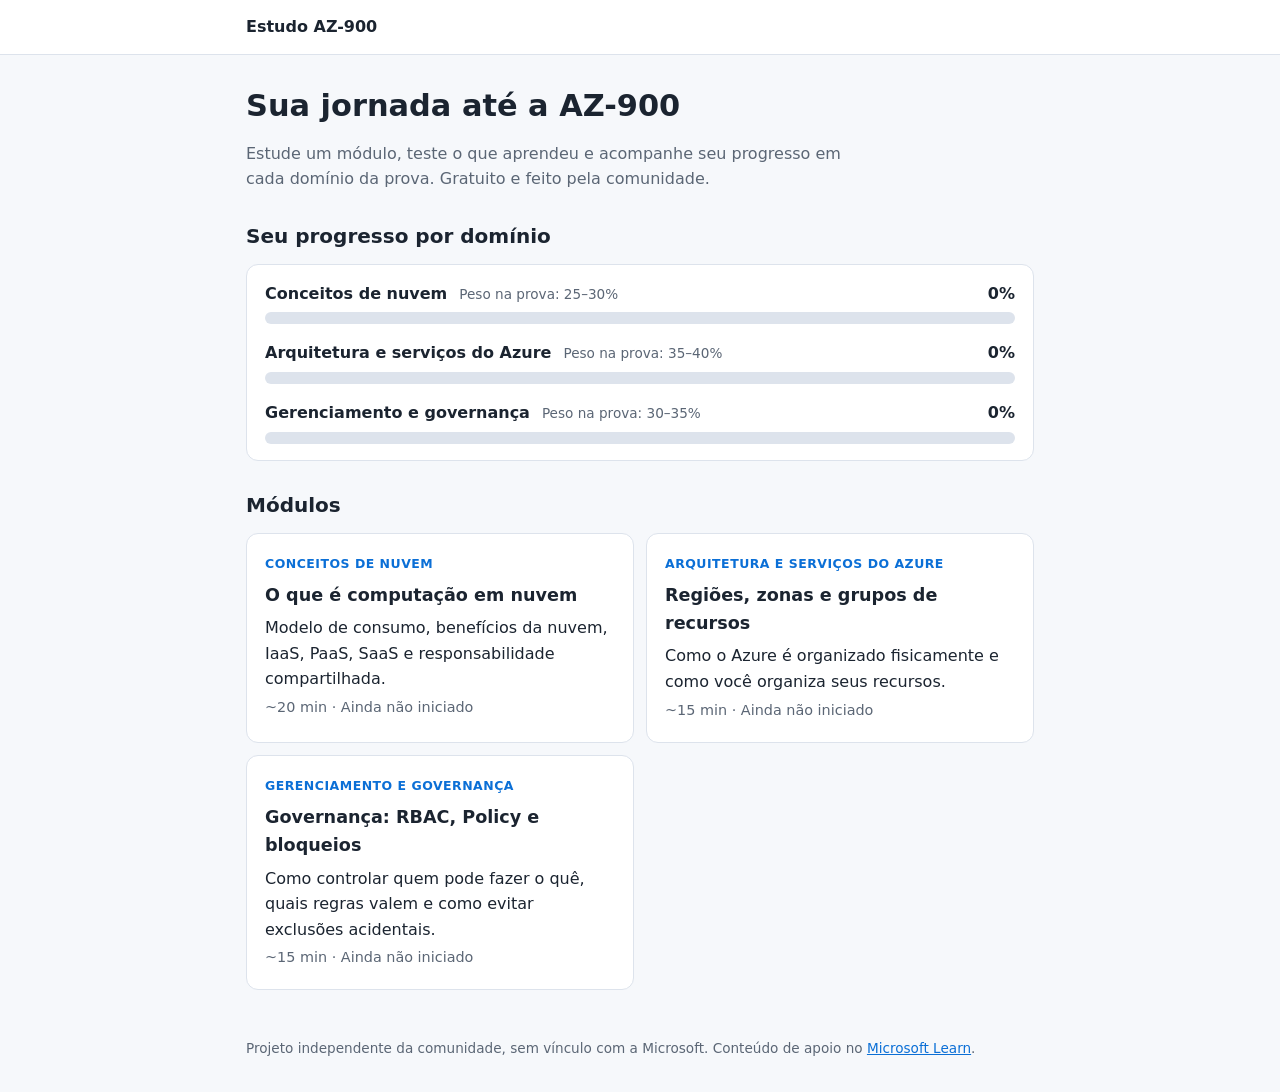
==== index.html @ 36876e8d "Primeira versão do estudo AZ-900" ====
<!DOCTYPE html>
<html lang="pt-BR">
  <head>
    <meta charset="UTF-8" />
    <meta name="viewport" content="width=device-width, initial-scale=1" />
    <title>Estudo AZ-900</title>
    <meta
      name="description"
      content="Ferramenta gratuita e aberta para estudar para a certificação Microsoft Azure Fundamentals (AZ-900)."
    />
    <link rel="stylesheet" href="css/estilo.css" />
  </head>
  <body>
    <header class="topo">
      <a class="marca" href="index.html">Estudo AZ-900</a>
    </header>

    <main id="conteudo" class="pagina">
      <section class="abertura">
        <h1>Sua jornada até a AZ-900</h1>
        <p>
          Estude um módulo, teste o que aprendeu e acompanhe seu progresso em cada
          domínio da prova. Gratuito e feito pela comunidade.
        </p>
      </section>

      <section>
        <h2>Seu progresso por domínio</h2>
        <div id="dominios" class="cartao"></div>
      </section>

      <section>
        <h2>Módulos</h2>
        <div id="modulos" class="grade"></div>
      </section>
    </main>

    <footer class="rodape">
      Projeto independente da comunidade, sem vínculo com a Microsoft. Conteúdo de apoio
      no <a href="https://learn.microsoft.com/credentials/certifications/resources/study-guides/az-900">Microsoft Learn</a>.
    </footer>

    <script src="js/comum.js"></script>
    <script src="js/progresso.js"></script>
    <script src="js/home.js"></script>
  </body>
</html>
---- css/estilo.css ----
/* Cores e tamanhos ficam todos aqui, em variáveis. Para mudar o visual, mexa só neste bloco. */
:root {
  --fundo: #f6f8fb;
  --superficie: #ffffff;
  --texto: #1b2430;
  --texto-suave: #5b6675;
  --borda: #dde3ec;
  --destaque: #0b6fd6;
  --destaque-texto: #ffffff;
  --certo: #1b7f4b;
  --certo-fundo: #e3f4ea;
  --erro: #b42318;
  --erro-fundo: #fdeae8;
  --raio: 12px;
}

/* Modo escuro automático, conforme a configuração do aparelho. */
@media (prefers-color-scheme: dark) {
  :root {
    --fundo: #0f1620;
    --superficie: #17212e;
    --texto: #e6ebf2;
    --texto-suave: #9aa6b6;
    --borda: #2a3748;
    --destaque: #4da3ff;
    --destaque-texto: #0b1420;
    --certo: #5fd49a;
    --certo-fundo: #123324;
    --erro: #ff8a80;
    --erro-fundo: #3a1a18;
  }
}

* {
  box-sizing: border-box;
}

body {
  margin: 0;
  background: var(--fundo);
  color: var(--texto);
  font-family: system-ui, -apple-system, "Segoe UI", Roboto, sans-serif;
  line-height: 1.6;
}

.topo {
  border-bottom: 1px solid var(--borda);
  background: var(--superficie);
}

.marca {
  display: block;
  max-width: 820px;
  margin: 0 auto;
  padding: 14px 16px;
  font-weight: 700;
  color: var(--texto);
  text-decoration: none;
}

.pagina {
  max-width: 820px;
  margin: 0 auto;
  padding: 24px 16px 48px;
}

h1 {
  font-size: 1.9rem;
  line-height: 1.25;
  margin: 8px 0 12px;
}

h2 {
  font-size: 1.25rem;
  margin: 28px 0 12px;
}

h3 {
  font-size: 1.1rem;
  margin: 6px 0;
}

.abertura p {
  color: var(--texto-suave);
  max-width: 60ch;
}

.cartao {
  background: var(--superficie);
  border: 1px solid var(--borda);
  border-radius: var(--raio);
  padding: 16px 18px;
  margin: 12px 0;
}

.cartao h2 {
  margin-top: 0;
}

.grade {
  display: grid;
  gap: 12px;
}

a.modulo {
  display: block;
  color: inherit;
  text-decoration: none;
  margin: 0;
}

a.modulo:hover,
a.modulo:focus-visible {
  border-color: var(--destaque);
}

a.modulo p {
  margin: 4px 0;
}

.etiqueta {
  display: inline-block;
  font-size: 0.78rem;
  font-weight: 600;
  color: var(--destaque);
  text-transform: uppercase;
  letter-spacing: 0.04em;
}

.detalhe {
  font-size: 0.9rem;
  color: var(--texto-suave);
}

/* Barras de progresso */
.dominio + .dominio {
  margin-top: 16px;
}

.dominio-topo {
  display: flex;
  flex-wrap: wrap;
  gap: 4px 12px;
  align-items: baseline;
  margin-bottom: 6px;
}

.dominio-topo .peso {
  font-size: 0.85rem;
  color: var(--texto-suave);
}

.dominio-topo .percentual {
  margin-left: auto;
  font-weight: 700;
}

.barra {
  height: 12px;
  background: var(--borda);
  border-radius: 999px;
  overflow: hidden;
}

.barra-preenchida {
  height: 100%;
  background: var(--destaque);
  border-radius: 999px;
  transition: width 0.6s ease;
}

/* Botões e links com aparência de botão */
.acoes {
  display: flex;
  flex-wrap: wrap;
  gap: 10px;
  margin-top: 20px;
}

.botao {
  display: inline-block;
  padding: 10px 18px;
  border: 2px solid var(--destaque);
  border-radius: var(--raio);
  background: var(--destaque);
  color: var(--destaque-texto);
  font: inherit;
  font-weight: 600;
  text-decoration: none;
  cursor: pointer;
}

.botao.secundario {
  background: transparent;
  color: var(--destaque);
}

.botao:hover,
.botao:focus-visible {
  filter: brightness(1.1);
}

/* Quiz */
.opcoes {
  display: grid;
  gap: 10px;
  margin-top: 16px;
}

.opcao {
  text-align: left;
  padding: 12px 14px;
  border: 2px solid var(--borda);
  border-radius: var(--raio);
  background: var(--superficie);
  color: var(--texto);
  font: inherit;
  cursor: pointer;
}

.opcao:hover:not(:disabled),
.opcao:focus-visible {
  border-color: var(--destaque);
}

.opcao:disabled {
  cursor: default;
}

.opcao.certa {
  border-color: var(--certo);
  background: var(--certo-fundo);
}

.opcao.errada {
  border-color: var(--erro);
  background: var(--erro-fundo);
}

.retorno {
  margin-top: 16px;
}

.retorno .botao {
  display: block;
  margin-top: 14px;
}

.resultado {
  text-align: center;
}

.nota {
  font-size: 3rem;
  font-weight: 800;
  margin: 8px 0;
  color: var(--destaque);
}

.resultado .acoes {
  justify-content: center;
}

.erro {
  border-color: var(--erro);
}

.rodape {
  max-width: 820px;
  margin: 0 auto;
  padding: 0 16px 32px;
  font-size: 0.85rem;
  color: var(--texto-suave);
}

.rodape a {
  color: var(--destaque);
}

@media (min-width: 640px) {
  .grade {
    grid-template-columns: repeat(2, 1fr);
  }
}
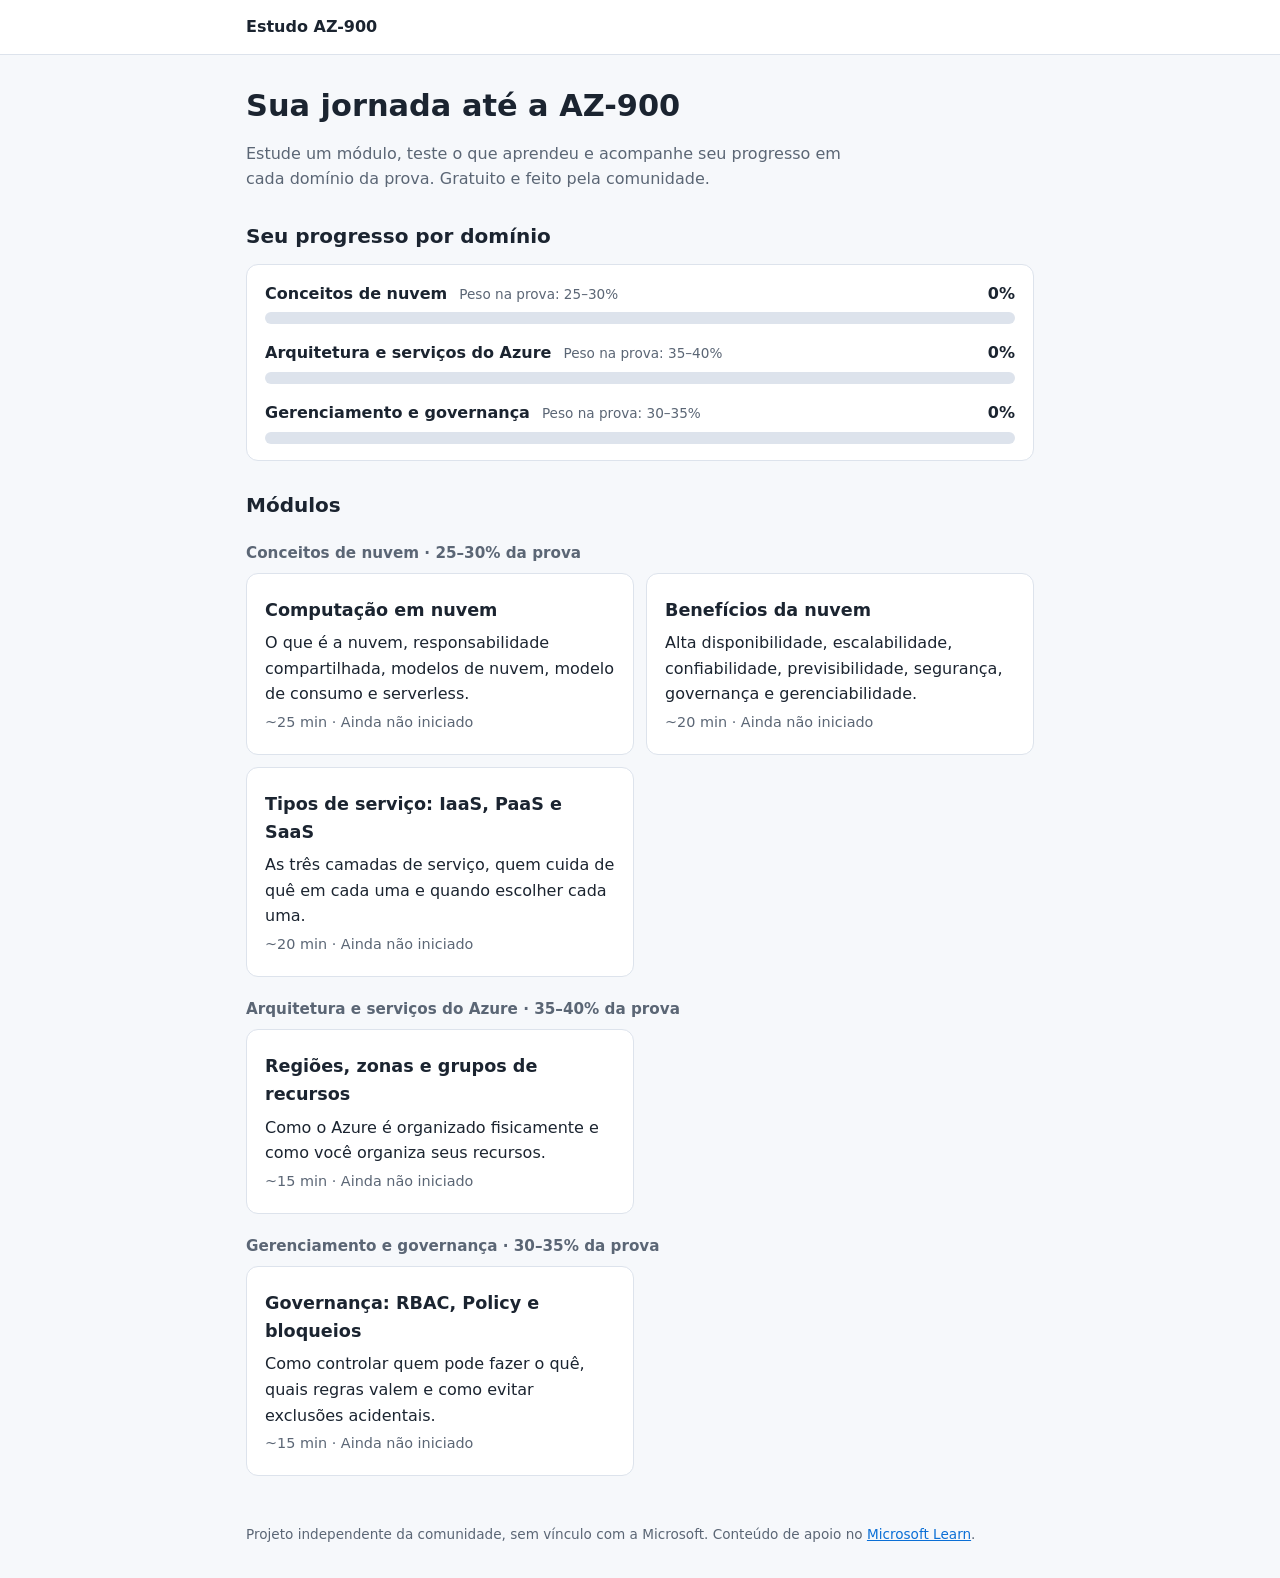
==== commit e2909993: "Add Domain 1 content: cloud computing, benefits, service types" ====
--- a/index.html
+++ b/index.html
@@ -31,7 +31,7 @@
 
       <section>
         <h2>Módulos</h2>
-        <div id="modulos" class="grade"></div>
+        <div id="modulos"></div>
       </section>
     </main>
 
--- a/css/estilo.css
+++ b/css/estilo.css
@@ -80,6 +80,37 @@
   margin: 6px 0;
 }
 
+h4 {
+  font-size: 1.1rem;
+  margin: 6px 0;
+}
+
+/* Grupo de módulos de um domínio, na página inicial */
+.grupo {
+  margin-top: 20px;
+}
+
+.grupo-titulo {
+  margin: 0 0 8px;
+  color: var(--texto-suave);
+  font-size: 0.95rem;
+  font-weight: 600;
+}
+
+/* Listas dentro dos cartões de módulo */
+.lista {
+  margin: 8px 0 0;
+  padding-left: 1.25em;
+}
+
+.lista li {
+  margin: 6px 0;
+}
+
+.cartao.objetivos {
+  border-left: 4px solid var(--destaque);
+}
+
 .abertura p {
   color: var(--texto-suave);
   max-width: 60ch;
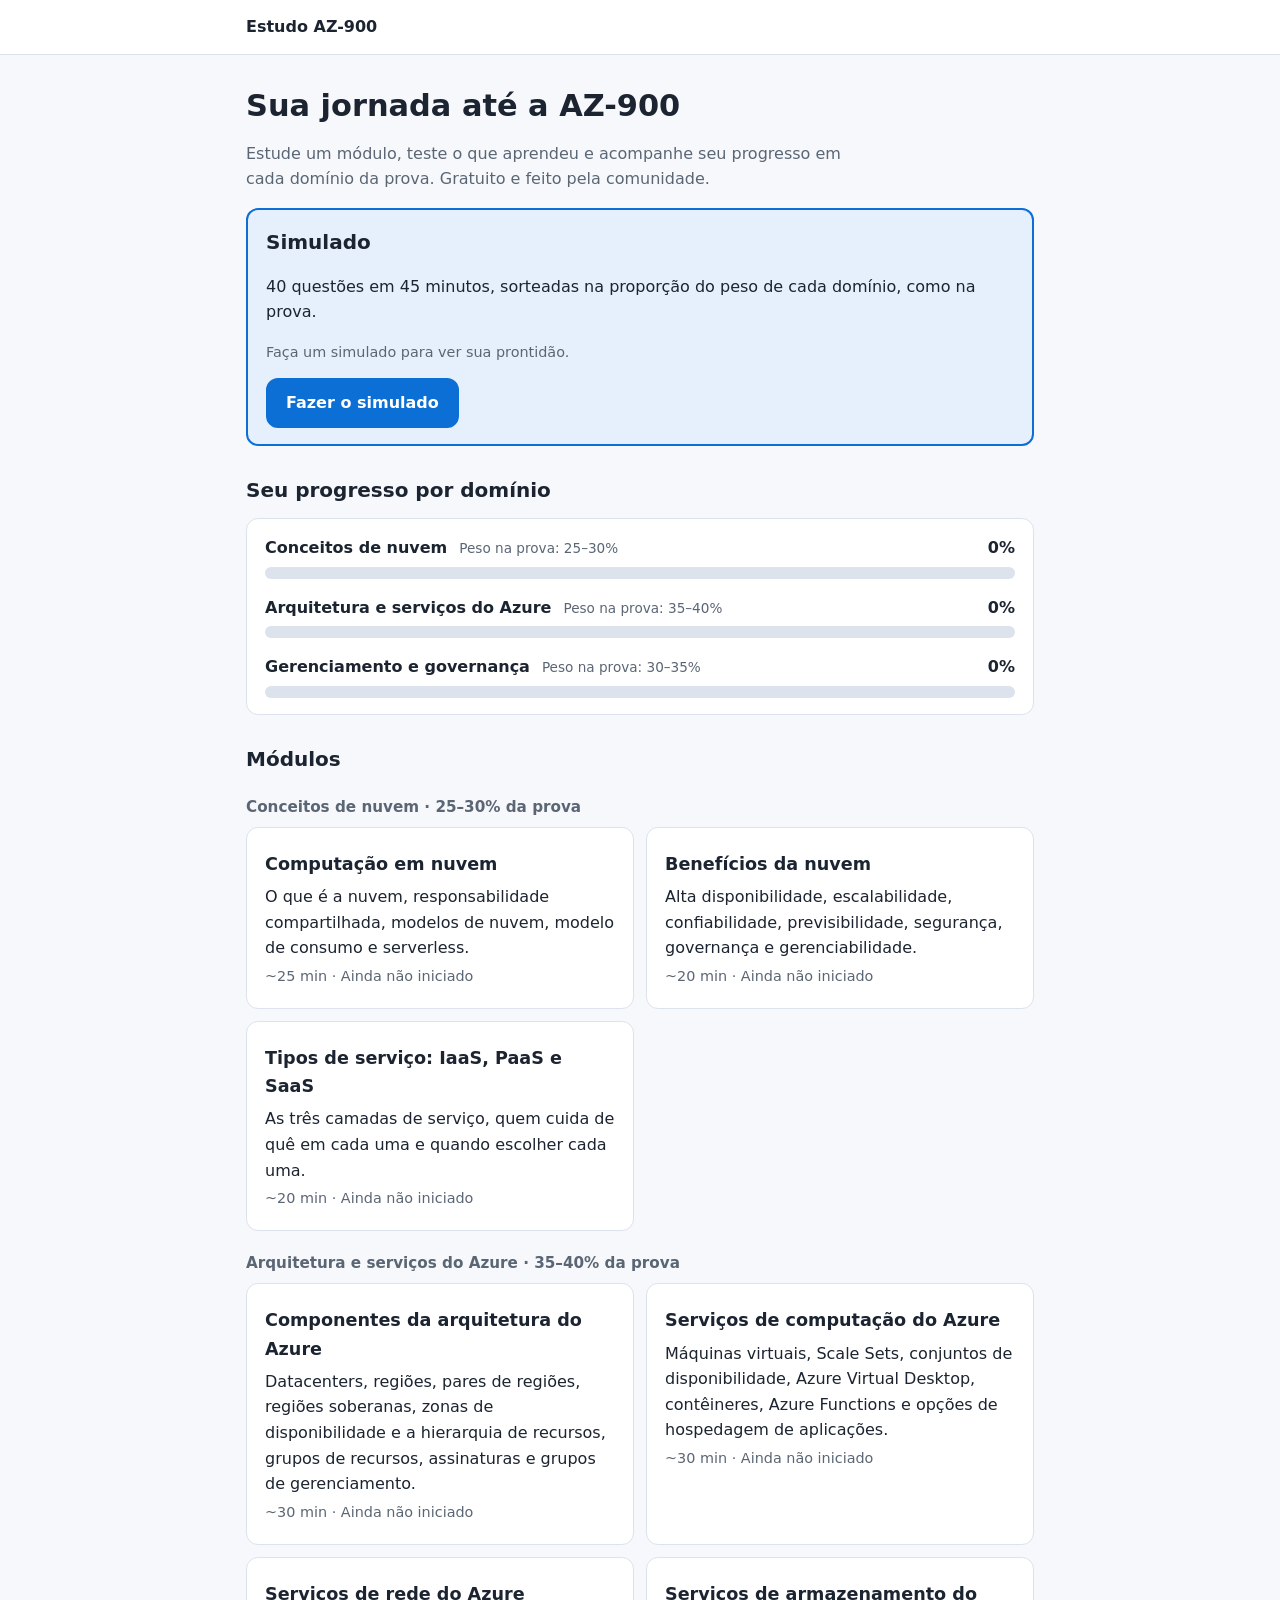
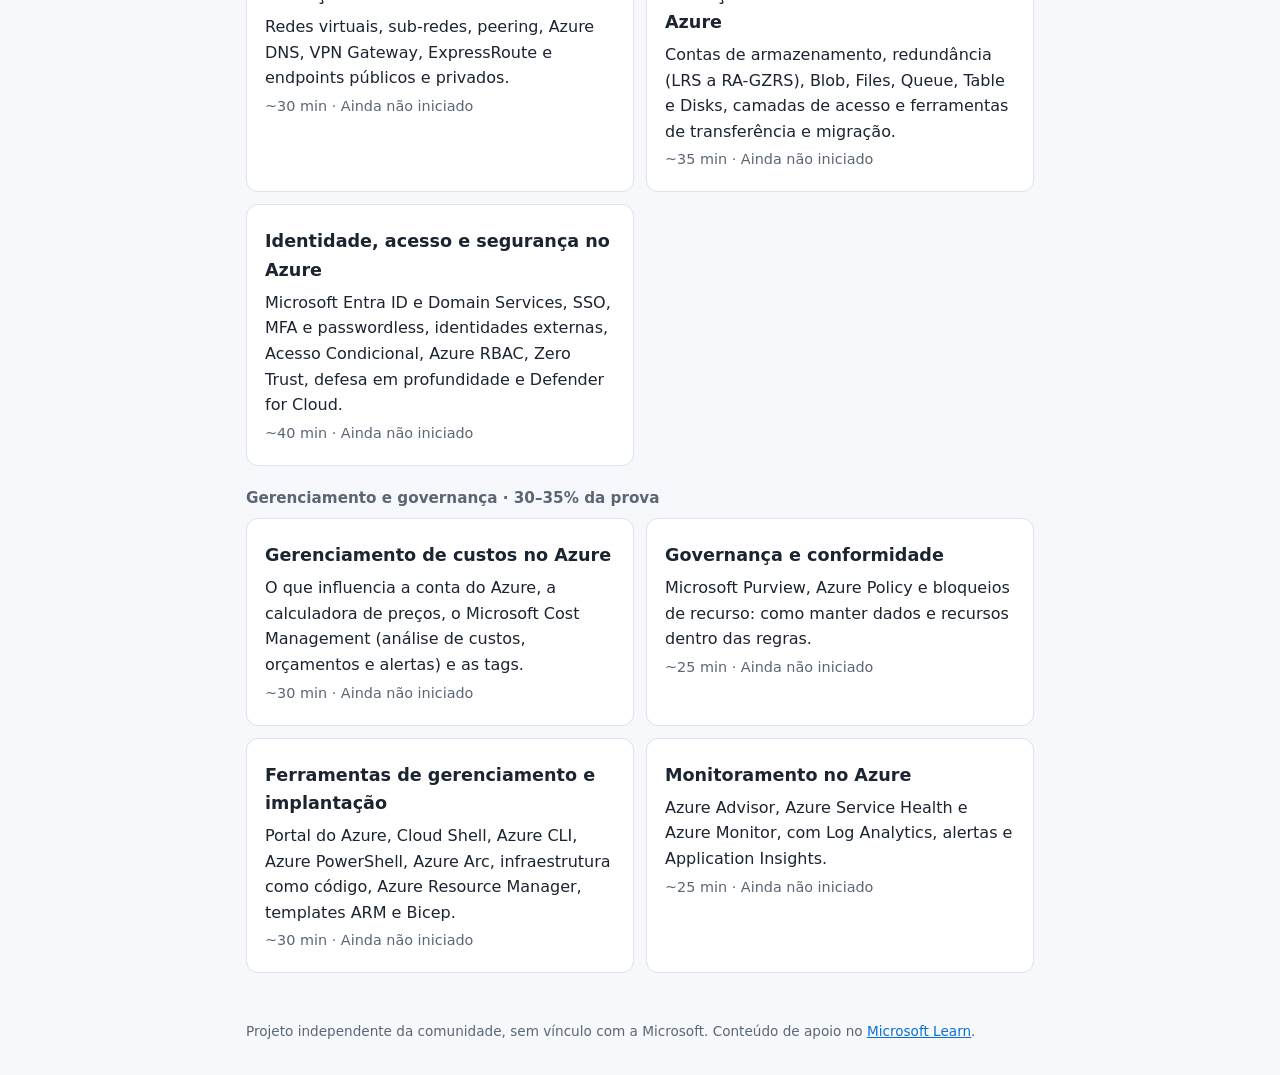
==== commit 9df2013b: "Add mock exam with readiness score" ====
--- a/index.html
+++ b/index.html
@@ -8,6 +8,7 @@
       name="description"
       content="Ferramenta gratuita e aberta para estudar para a certificação Microsoft Azure Fundamentals (AZ-900)."
     />
+    <link rel="icon" href="favicon.svg" type="image/svg+xml" />
     <link rel="stylesheet" href="css/estilo.css" />
   </head>
   <body>
@@ -22,6 +23,17 @@
           Estude um módulo, teste o que aprendeu e acompanhe seu progresso em cada
           domínio da prova. Gratuito e feito pela comunidade.
         </p>
+      </section>
+
+      <section class="cartao chamada-simulado" aria-labelledby="titulo-simulado">
+        <h2 id="titulo-simulado">Simulado</h2>
+        <p>40 questões em 45 minutos, sorteadas na proporção do peso de cada domínio, como na prova.</p>
+        <div id="prontidao" class="prontidao">
+          <p class="detalhe">Faça um simulado para ver sua prontidão.</p>
+        </div>
+        <div class="acoes">
+          <a class="botao" href="simulado.html">Fazer o simulado</a>
+        </div>
       </section>
 
       <section>
--- a/css/estilo.css
+++ b/css/estilo.css
@@ -11,6 +11,9 @@
   --certo-fundo: #e3f4ea;
   --erro: #b42318;
   --erro-fundo: #fdeae8;
+  --destaque-fundo: #e6f0fc;
+  --alerta: #9a5b00;
+  --alerta-fundo: #fff4e0;
   --raio: 12px;
 }
 
@@ -28,6 +31,9 @@
     --certo-fundo: #123324;
     --erro: #ff8a80;
     --erro-fundo: #3a1a18;
+    --destaque-fundo: #12263d;
+    --alerta: #ffc266;
+    --alerta-fundo: #3a2a10;
   }
 }
 
@@ -41,6 +47,11 @@
   color: var(--texto);
   font-family: system-ui, -apple-system, "Segoe UI", Roboto, sans-serif;
   line-height: 1.6;
+}
+
+/* Links de texto seguem a cor de destaque (legível também no modo escuro). */
+a {
+  color: var(--destaque);
 }
 
 .topo {
@@ -308,6 +319,237 @@
   color: var(--destaque);
 }
 
+/* Chamada do simulado e prontidão, na página inicial */
+.chamada-simulado {
+  border: 2px solid var(--destaque);
+  background: var(--destaque-fundo);
+}
+
+.chamada-simulado .acoes {
+  margin-top: 14px;
+}
+
+.prontidao .barra {
+  margin: 6px 0;
+}
+
+.prontidao-linha {
+  font-weight: 700;
+  margin: 8px 0 4px;
+}
+
+/* Simulado: barra com contador e cronômetro */
+.barra-simulado {
+  position: sticky;
+  top: 0;
+  z-index: 2;
+  display: flex;
+  flex-wrap: wrap;
+  gap: 4px 16px;
+  align-items: center;
+  padding: 10px 14px;
+  margin: 0 0 8px;
+  background: var(--superficie);
+  border: 1px solid var(--borda);
+  border-radius: var(--raio);
+}
+
+.barra-simulado .respondidas {
+  color: var(--texto-suave);
+  font-size: 0.9rem;
+}
+
+.cronometro {
+  margin-left: auto;
+  font-weight: 700;
+  font-variant-numeric: tabular-nums;
+}
+
+.cronometro.alerta {
+  color: var(--erro);
+}
+
+.aviso {
+  padding: 10px 14px;
+  border-radius: var(--raio);
+  background: var(--alerta-fundo);
+  color: var(--alerta);
+  font-weight: 600;
+}
+
+.alerta-texto {
+  color: var(--alerta);
+  font-weight: 600;
+}
+
+.opcao.selecionada {
+  border-color: var(--destaque);
+  background: var(--destaque-fundo);
+  font-weight: 600;
+}
+
+button.botao:disabled {
+  opacity: 0.45;
+  cursor: default;
+  filter: none;
+}
+
+/* Navegador de questões */
+.navegador {
+  display: grid;
+  grid-template-columns: repeat(auto-fill, minmax(48px, 1fr));
+  gap: 6px;
+}
+
+.nav-item {
+  min-height: 40px;
+  padding: 4px;
+  border: 2px solid var(--borda);
+  border-radius: 8px;
+  background: var(--superficie);
+  color: var(--texto);
+  font: inherit;
+  font-size: 0.9rem;
+  cursor: pointer;
+}
+
+.nav-item.respondida {
+  background: var(--destaque);
+  border-color: var(--destaque);
+  color: var(--destaque-texto);
+}
+
+.nav-item.marcada {
+  border-color: var(--alerta);
+}
+
+.nav-item.atual {
+  outline: 3px solid var(--texto);
+  outline-offset: 1px;
+}
+
+/* Resultado do simulado */
+.nota-escala {
+  font-size: 1.2rem;
+  font-weight: 600;
+  color: var(--texto-suave);
+}
+
+.situacao {
+  display: inline-block;
+  padding: 2px 12px;
+  border-radius: 999px;
+  font-weight: 700;
+}
+
+.situacao.aprovado {
+  background: var(--certo-fundo);
+  color: var(--certo);
+}
+
+.situacao.ainda-nao {
+  background: var(--erro-fundo);
+  color: var(--erro);
+}
+
+.dominio.fraco .barra-preenchida {
+  background: var(--erro);
+}
+
+.selo-fraco {
+  font-size: 0.75rem;
+  font-weight: 700;
+  padding: 1px 8px;
+  border-radius: 999px;
+  background: var(--erro-fundo);
+  color: var(--erro);
+}
+
+.filtros {
+  display: flex;
+  flex-wrap: wrap;
+  gap: 8px;
+  margin-bottom: 12px;
+}
+
+.filtro {
+  padding: 6px 12px;
+  border: 2px solid var(--borda);
+  border-radius: 999px;
+  background: var(--superficie);
+  color: var(--texto);
+  font: inherit;
+  cursor: pointer;
+}
+
+.filtro[aria-pressed="true"] {
+  border-color: var(--destaque);
+  background: var(--destaque-fundo);
+  font-weight: 600;
+}
+
+.item-revisao {
+  border-left: 4px solid var(--borda);
+  padding: 8px 0 8px 14px;
+  margin: 14px 0;
+}
+
+.item-revisao.acerto {
+  border-left-color: var(--certo);
+}
+
+.item-revisao.falha {
+  border-left-color: var(--erro);
+}
+
+.item-revisao p {
+  margin: 4px 0;
+}
+
+.resposta-certa {
+  color: var(--certo);
+  font-weight: 600;
+}
+
+.resposta-errada {
+  color: var(--erro);
+  font-weight: 600;
+}
+
+/* Histórico dos simulados */
+.tabela-rolagem {
+  overflow-x: auto;
+}
+
+.tabela {
+  width: 100%;
+  border-collapse: collapse;
+  font-size: 0.9rem;
+}
+
+.tabela th,
+.tabela td {
+  padding: 6px 8px;
+  border-bottom: 1px solid var(--borda);
+  text-align: left;
+  white-space: nowrap;
+}
+
+.tabela th {
+  color: var(--texto-suave);
+  font-weight: 600;
+}
+
+.tabela .numero {
+  font-variant-numeric: tabular-nums;
+}
+
+.tabela .situacao {
+  background: none;
+  padding: 6px 8px;
+  border-radius: 0;
+}
+
 @media (min-width: 640px) {
   .grade {
     grid-template-columns: repeat(2, 1fr);
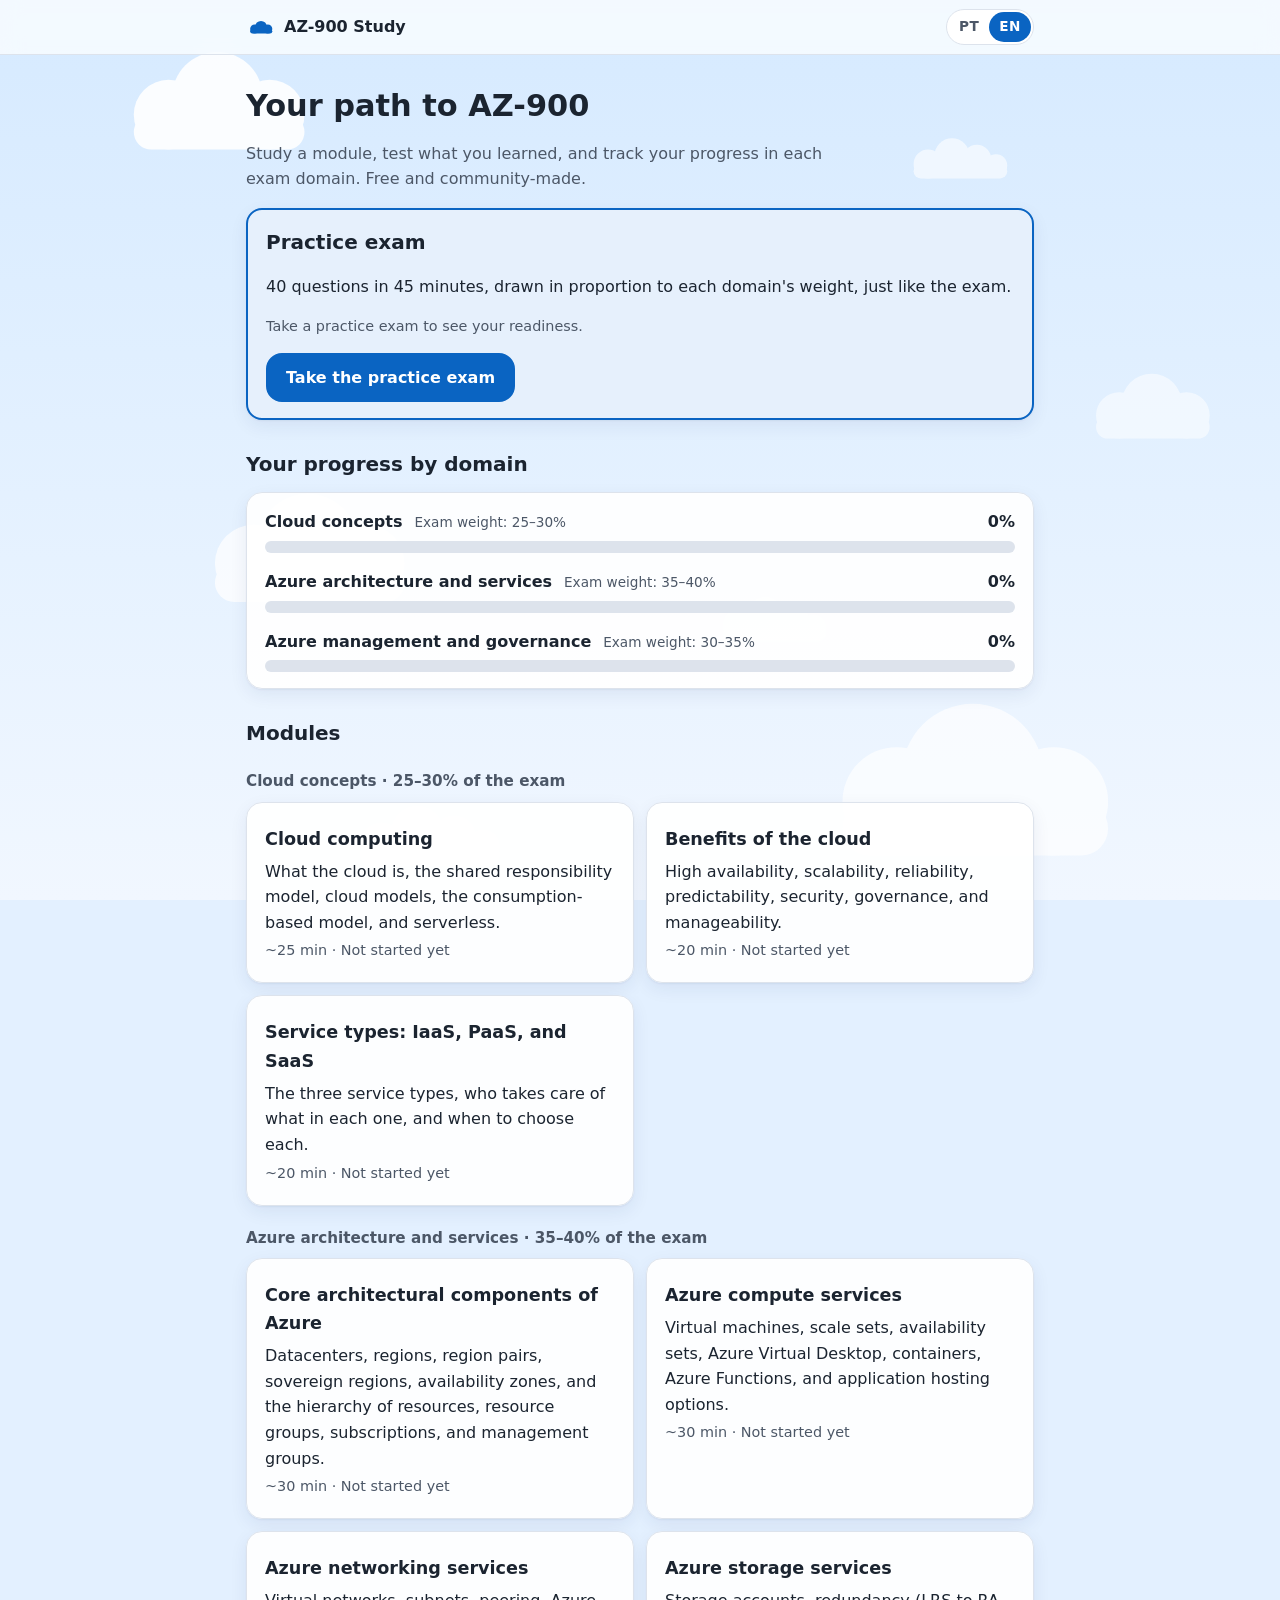
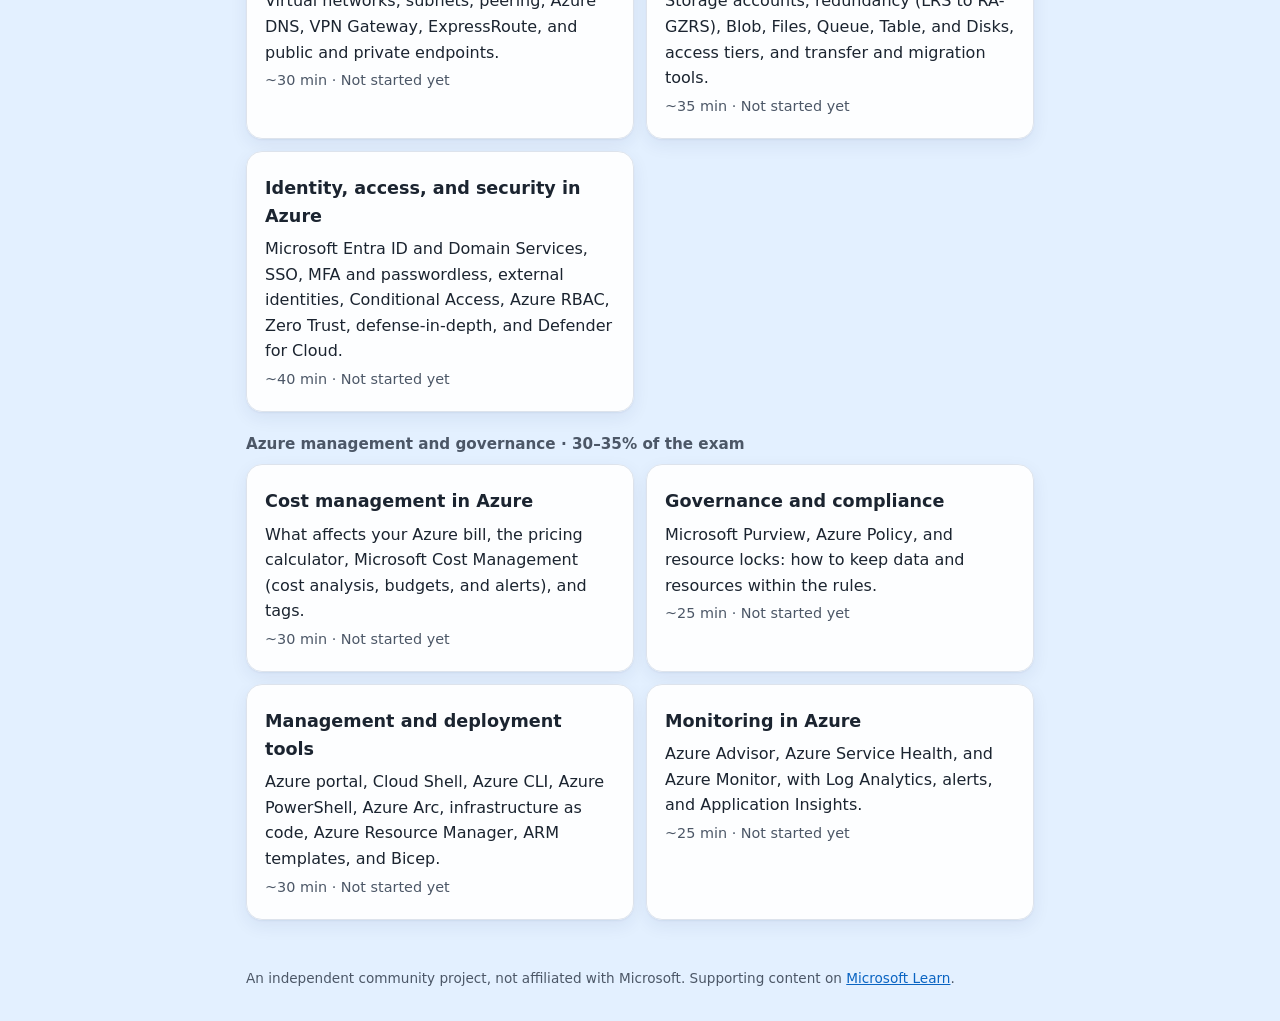
==== commit 1d231cd8: "Add Portuguese/English language toggle" ====
--- a/index.html
+++ b/index.html
@@ -1,55 +1,57 @@
 <!DOCTYPE html>
-<html lang="pt-BR">
+<html lang="pt-BR" data-titulo="titulo.home">
   <head>
     <meta charset="UTF-8" />
     <meta name="viewport" content="width=device-width, initial-scale=1" />
     <title>Estudo AZ-900</title>
+    <script src="js/i18n.js"></script>
     <meta
       name="description"
       content="Ferramenta gratuita e aberta para estudar para a certificação Microsoft Azure Fundamentals (AZ-900)."
+      data-i18n-content="meta.descricao"
     />
     <link rel="icon" href="favicon.svg" type="image/svg+xml" />
     <link rel="stylesheet" href="css/estilo.css" />
   </head>
   <body>
     <header class="topo">
-      <a class="marca" href="index.html">Estudo AZ-900</a>
+      <div class="topo-conteudo">
+        <a class="marca" href="index.html" data-i18n="marca"></a>
+        <div class="idiomas"></div>
+      </div>
     </header>
 
     <main id="conteudo" class="pagina">
       <section class="abertura">
-        <h1>Sua jornada até a AZ-900</h1>
-        <p>
-          Estude um módulo, teste o que aprendeu e acompanhe seu progresso em cada
-          domínio da prova. Gratuito e feito pela comunidade.
-        </p>
+        <h1 data-i18n="home.h1"></h1>
+        <p data-i18n="home.abertura"></p>
       </section>
 
       <section class="cartao chamada-simulado" aria-labelledby="titulo-simulado">
-        <h2 id="titulo-simulado">Simulado</h2>
-        <p>40 questões em 45 minutos, sorteadas na proporção do peso de cada domínio, como na prova.</p>
+        <h2 id="titulo-simulado" data-i18n="home.simuladoTitulo"></h2>
+        <p data-i18n="home.simuladoTexto"></p>
         <div id="prontidao" class="prontidao">
-          <p class="detalhe">Faça um simulado para ver sua prontidão.</p>
+          <p class="detalhe" data-i18n="prontidao.vazia"></p>
         </div>
         <div class="acoes">
-          <a class="botao" href="simulado.html">Fazer o simulado</a>
+          <a class="botao" href="simulado.html" data-i18n="home.simuladoBotao"></a>
         </div>
       </section>
 
       <section>
-        <h2>Seu progresso por domínio</h2>
+        <h2 data-i18n="home.progressoTitulo"></h2>
         <div id="dominios" class="cartao"></div>
       </section>
 
       <section>
-        <h2>Módulos</h2>
+        <h2 data-i18n="home.modulosTitulo"></h2>
         <div id="modulos"></div>
       </section>
     </main>
 
     <footer class="rodape">
-      Projeto independente da comunidade, sem vínculo com a Microsoft. Conteúdo de apoio
-      no <a href="https://learn.microsoft.com/credentials/certifications/resources/study-guides/az-900">Microsoft Learn</a>.
+      <span data-i18n="rodape.texto"></span>
+      <a data-i18n="rodape.link" data-i18n-href="rodape.url" href="https://learn.microsoft.com/pt-br/credentials/certifications/resources/study-guides/az-900"></a>.
     </footer>
 
     <script src="js/comum.js"></script>
--- a/css/estilo.css
+++ b/css/estilo.css
@@ -1,11 +1,15 @@
 /* Cores e tamanhos ficam todos aqui, em variáveis. Para mudar o visual, mexa só neste bloco. */
 :root {
-  --fundo: #f6f8fb;
+  --fundo: #e3f0ff;
   --superficie: #ffffff;
+  --superficie-cartao: rgba(255, 255, 255, 0.92);
+  --vidro: rgba(255, 255, 255, 0.72);
+  --sombra: 0 1px 2px rgba(16, 48, 96, 0.06), 0 6px 18px rgba(16, 48, 96, 0.07);
+  --sombra-elevada: 0 2px 4px rgba(16, 48, 96, 0.08), 0 12px 28px rgba(16, 48, 96, 0.12);
   --texto: #1b2430;
-  --texto-suave: #5b6675;
+  --texto-suave: #4c5767;
   --borda: #dde3ec;
-  --destaque: #0b6fd6;
+  --destaque: #0a64c2;
   --destaque-texto: #ffffff;
   --certo: #1b7f4b;
   --certo-fundo: #e3f4ea;
@@ -14,14 +18,26 @@
   --destaque-fundo: #e6f0fc;
   --alerta: #9a5b00;
   --alerta-fundo: #fff4e0;
-  --raio: 12px;
+  --raio: 16px;
+
+  /* Céu animado (camada de fundo criada por js/comum.js) */
+  --ceu: linear-gradient(180deg, #d6eaff 0%, #e4f1ff 55%, #f1f7ff 100%);
+  --nuvem-a: url("data:image/svg+xml,%3Csvg xmlns='http://www.w3.org/2000/svg' viewBox='0 0 132 62'%3E%3Cg fill='%23fff'%3E%3Ccircle cx='38' cy='40' r='20'/%3E%3Ccircle cx='66' cy='30' r='26'/%3E%3Ccircle cx='96' cy='40' r='20'/%3E%3Crect x='18' y='40' width='98' height='20' rx='10'/%3E%3C/g%3E%3C/svg%3E");
+  --nuvem-b: url("data:image/svg+xml,%3Csvg xmlns='http://www.w3.org/2000/svg' viewBox='0 0 160 56'%3E%3Cg fill='%23fff'%3E%3Ccircle cx='40' cy='36' r='18'/%3E%3Ccircle cx='70' cy='26' r='22'/%3E%3Ccircle cx='101' cy='30' r='18'/%3E%3Ccircle cx='125' cy='38' r='14'/%3E%3Crect x='22' y='36' width='117' height='18' rx='9'/%3E%3C/g%3E%3C/svg%3E");
+  --brilho-nuvens: 1; /* multiplica a opacidade de cada nuvem */
+  --intensidade: 1; /* menor nas páginas de quiz/simulado */
+  --icone-nuvem: url("data:image/svg+xml,%3Csvg xmlns='http://www.w3.org/2000/svg' viewBox='0 0 132 62'%3E%3Cg fill='%230a64c2'%3E%3Ccircle cx='38' cy='40' r='20'/%3E%3Ccircle cx='66' cy='30' r='26'/%3E%3Ccircle cx='96' cy='40' r='20'/%3E%3Crect x='18' y='40' width='98' height='20' rx='10'/%3E%3C/g%3E%3C/svg%3E");
 }
 
 /* Modo escuro automático, conforme a configuração do aparelho. */
 @media (prefers-color-scheme: dark) {
   :root {
-    --fundo: #0f1620;
+    --fundo: #0a152c;
     --superficie: #17212e;
+    --superficie-cartao: rgba(23, 33, 46, 0.92);
+    --vidro: rgba(15, 24, 38, 0.72);
+    --sombra: 0 1px 2px rgba(0, 0, 0, 0.3), 0 6px 18px rgba(0, 0, 0, 0.25);
+    --sombra-elevada: 0 2px 4px rgba(0, 0, 0, 0.35), 0 12px 28px rgba(0, 0, 0, 0.35);
     --texto: #e6ebf2;
     --texto-suave: #9aa6b6;
     --borda: #2a3748;
@@ -34,6 +50,12 @@
     --destaque-fundo: #12263d;
     --alerta: #ffc266;
     --alerta-fundo: #3a2a10;
+
+    --ceu: linear-gradient(180deg, #081329 0%, #0c1a33 60%, #0f1d38 100%);
+    --nuvem-a: url("data:image/svg+xml,%3Csvg xmlns='http://www.w3.org/2000/svg' viewBox='0 0 132 62'%3E%3Cg fill='%239bbcff'%3E%3Ccircle cx='38' cy='40' r='20'/%3E%3Ccircle cx='66' cy='30' r='26'/%3E%3Ccircle cx='96' cy='40' r='20'/%3E%3Crect x='18' y='40' width='98' height='20' rx='10'/%3E%3C/g%3E%3C/svg%3E");
+    --nuvem-b: url("data:image/svg+xml,%3Csvg xmlns='http://www.w3.org/2000/svg' viewBox='0 0 160 56'%3E%3Cg fill='%239bbcff'%3E%3Ccircle cx='40' cy='36' r='18'/%3E%3Ccircle cx='70' cy='26' r='22'/%3E%3Ccircle cx='101' cy='30' r='18'/%3E%3Ccircle cx='125' cy='38' r='14'/%3E%3Crect x='22' y='36' width='117' height='18' rx='9'/%3E%3C/g%3E%3C/svg%3E");
+    --brilho-nuvens: 0.16; /* nuvens noturnas bem discretas */
+    --icone-nuvem: url("data:image/svg+xml,%3Csvg xmlns='http://www.w3.org/2000/svg' viewBox='0 0 132 62'%3E%3Cg fill='%234da3ff'%3E%3Ccircle cx='38' cy='40' r='20'/%3E%3Ccircle cx='66' cy='30' r='26'/%3E%3Ccircle cx='96' cy='40' r='20'/%3E%3Crect x='18' y='40' width='98' height='20' rx='10'/%3E%3C/g%3E%3C/svg%3E");
   }
 }
 
@@ -59,14 +81,204 @@
   background: var(--superficie);
 }
 
-.marca {
-  display: block;
+/* Conteúdo sempre acima do céu */
+.topo,
+.pagina,
+.rodape {
+  position: relative;
+  z-index: 1;
+}
+
+/* Cabeçalho levemente fosco quando o navegador suporta; senão, sólido. */
+@supports ((backdrop-filter: blur(1px)) or (-webkit-backdrop-filter: blur(1px))) {
+  .topo {
+    background: var(--vidro);
+    -webkit-backdrop-filter: blur(10px) saturate(1.2);
+    backdrop-filter: blur(10px) saturate(1.2);
+  }
+}
+
+/* ---------- Céu com nuvens flutuando ---------- */
+.ceu {
+  position: fixed;
+  inset: 0;
+  z-index: 0;
+  overflow: hidden;
+  pointer-events: none;
+  background: var(--ceu);
+}
+
+.nuvem {
+  position: absolute;
+  left: 0;
+  top: var(--y);
+  width: var(--w);
+  aspect-ratio: 132 / 62;
+  background: var(--nuvem-a) center / contain no-repeat;
+  opacity: calc(var(--o) * var(--brilho-nuvens) * var(--intensidade));
+  /* Posição parada (usada quando a animação está desligada) */
+  transform: translateX(var(--x));
+  animation: deriva var(--t) linear var(--atraso) infinite;
+}
+
+.nuvem.b {
+  aspect-ratio: 160 / 56;
+  background-image: var(--nuvem-b);
+}
+
+/* Entra totalmente pela esquerda e sai totalmente pela direita: o laço não "pula". */
+@keyframes deriva {
+  from {
+    transform: translateX(-100%);
+  }
+  to {
+    transform: translateX(100vw);
+  }
+}
+
+/* Camadas: longe = pequenas, claras e lentas; perto = grandes e mais rápidas.
+   O atraso negativo já começa cada nuvem no meio do caminho. */
+.n1 { --y: 5%;  --w: clamp(140px, 18vw, 260px); --o: 0.9;  --t: 95s;  --atraso: -20s;  --x: 8vw; }
+.n2 { --y: 15%; --w: clamp(90px, 10vw, 150px);  --o: 0.6;  --t: 170s; --atraso: -115s; --x: 70vw; }
+.n3 { --y: 27%; --w: clamp(180px, 26vw, 360px); --o: 0.85; --t: 70s;  --atraso: -40s;  --x: 38vw; }
+.n4 { --y: 41%; --w: clamp(100px, 12vw, 170px); --o: 0.55; --t: 150s; --atraso: -125s; --x: 84vw; }
+.n5 { --y: 54%; --w: clamp(150px, 20vw, 280px); --o: 0.75; --t: 110s; --atraso: -30s;  --x: 14vw; }
+.n6 { --y: 66%; --w: clamp(90px, 11vw, 160px);  --o: 0.5;  --t: 180s; --atraso: -95s;  --x: 55vw; }
+.n7 { --y: 77%; --w: clamp(200px, 28vw, 400px); --o: 0.7;  --t: 80s;  --atraso: -58s;  --x: 62vw; }
+.n8 { --y: 89%; --w: clamp(120px, 15vw, 220px); --o: 0.6;  --t: 130s; --atraso: -10s;  --x: 26vw; }
+
+/* Estrelas: só no modo escuro, piscando bem devagar (só opacidade). */
+.estrelas {
+  display: none;
+  position: absolute;
+  inset: 0 0 35% 0;
+}
+
+@media (prefers-color-scheme: dark) {
+  .estrelas {
+    display: block;
+    opacity: calc(0.6 * var(--intensidade));
+    animation: brilho 7s ease-in-out infinite alternate;
+  }
+
+  .estrelas.e1 {
+    background:
+      radial-gradient(circle 1.2px at 8% 12%, #dfe9ff 99%, transparent),
+      radial-gradient(circle 1px at 22% 38%, #dfe9ff 99%, transparent),
+      radial-gradient(circle 1.4px at 37% 8%, #dfe9ff 99%, transparent),
+      radial-gradient(circle 1px at 51% 30%, #dfe9ff 99%, transparent),
+      radial-gradient(circle 1.2px at 66% 16%, #dfe9ff 99%, transparent),
+      radial-gradient(circle 1px at 79% 44%, #dfe9ff 99%, transparent),
+      radial-gradient(circle 1.4px at 92% 10%, #dfe9ff 99%, transparent);
+  }
+
+  .estrelas.e2 {
+    animation-duration: 11s;
+    animation-delay: -5s;
+    background:
+      radial-gradient(circle 1px at 14% 26%, #c9dbff 99%, transparent),
+      radial-gradient(circle 1.3px at 30% 58%, #c9dbff 99%, transparent),
+      radial-gradient(circle 1px at 45% 20%, #c9dbff 99%, transparent),
+      radial-gradient(circle 1.2px at 59% 52%, #c9dbff 99%, transparent),
+      radial-gradient(circle 1px at 73% 6%, #c9dbff 99%, transparent),
+      radial-gradient(circle 1.2px at 86% 34%, #c9dbff 99%, transparent),
+      radial-gradient(circle 1px at 97% 62%, #c9dbff 99%, transparent);
+  }
+}
+
+@keyframes brilho {
+  from {
+    opacity: calc(0.25 * var(--intensidade));
+  }
+  to {
+    opacity: calc(0.8 * var(--intensidade));
+  }
+}
+
+/* Quiz e simulado: céu mais calmo e cartões sólidos para não distrair. */
+.pagina-foco {
+  --intensidade: 0.5;
+  --superficie-cartao: var(--superficie);
+}
+
+/* Movimento reduzido: nuvens e estrelas paradas. */
+@media (prefers-reduced-motion: reduce) {
+  .nuvem,
+  .estrelas {
+    animation: none;
+  }
+}
+
+/* Linha do cabeçalho: marca à esquerda, seletor de idioma à direita */
+.topo-conteudo {
+  display: flex;
+  align-items: center;
+  justify-content: space-between;
+  gap: 12px;
   max-width: 820px;
   margin: 0 auto;
-  padding: 14px 16px;
+  padding: 0 16px;
+}
+
+.marca {
+  display: flex;
+  align-items: center;
+  gap: 8px;
+  min-width: 0;
+  padding: 14px 0;
   font-weight: 700;
   color: var(--texto);
   text-decoration: none;
+}
+
+/* Seletor de idioma PT | EN */
+.idiomas {
+  display: inline-flex;
+  flex: none;
+  min-width: 84px; /* reserva o espaço antes dos botões aparecerem */
+  min-height: 34px;
+  padding: 2px;
+  border: 1px solid var(--borda);
+  border-radius: 999px;
+  background: var(--superficie);
+}
+
+.idioma {
+  min-width: 40px;
+  min-height: 30px;
+  padding: 0 10px;
+  border: 0;
+  border-radius: 999px;
+  background: transparent;
+  color: var(--texto-suave);
+  font: inherit;
+  font-size: 0.85rem;
+  font-weight: 700;
+  letter-spacing: 0.04em;
+  cursor: pointer;
+}
+
+.idioma:hover {
+  color: var(--texto);
+}
+
+.idioma[aria-pressed="true"] {
+  background: var(--destaque);
+  color: var(--destaque-texto);
+}
+
+.idioma:focus-visible {
+  outline: 3px solid var(--destaque);
+  outline-offset: 2px;
+}
+
+/* Pequena nuvem ao lado do título */
+.marca::before {
+  content: "";
+  width: 30px;
+  aspect-ratio: 132 / 62;
+  background: var(--icone-nuvem) center / contain no-repeat;
+  flex: none;
 }
 
 .pagina {
@@ -128,9 +340,10 @@
 }
 
 .cartao {
-  background: var(--superficie);
+  background: var(--superficie-cartao);
   border: 1px solid var(--borda);
   border-radius: var(--raio);
+  box-shadow: var(--sombra);
   padding: 16px 18px;
   margin: 12px 0;
 }
@@ -149,11 +362,25 @@
   color: inherit;
   text-decoration: none;
   margin: 0;
+  transition: transform 0.2s ease, box-shadow 0.2s ease, border-color 0.2s ease;
 }
 
 a.modulo:hover,
 a.modulo:focus-visible {
   border-color: var(--destaque);
+  box-shadow: var(--sombra-elevada);
+  transform: translateY(-3px);
+}
+
+@media (prefers-reduced-motion: reduce) {
+  a.modulo {
+    transition: none;
+  }
+
+  a.modulo:hover,
+  a.modulo:focus-visible {
+    transform: none;
+  }
 }
 
 a.modulo p {
